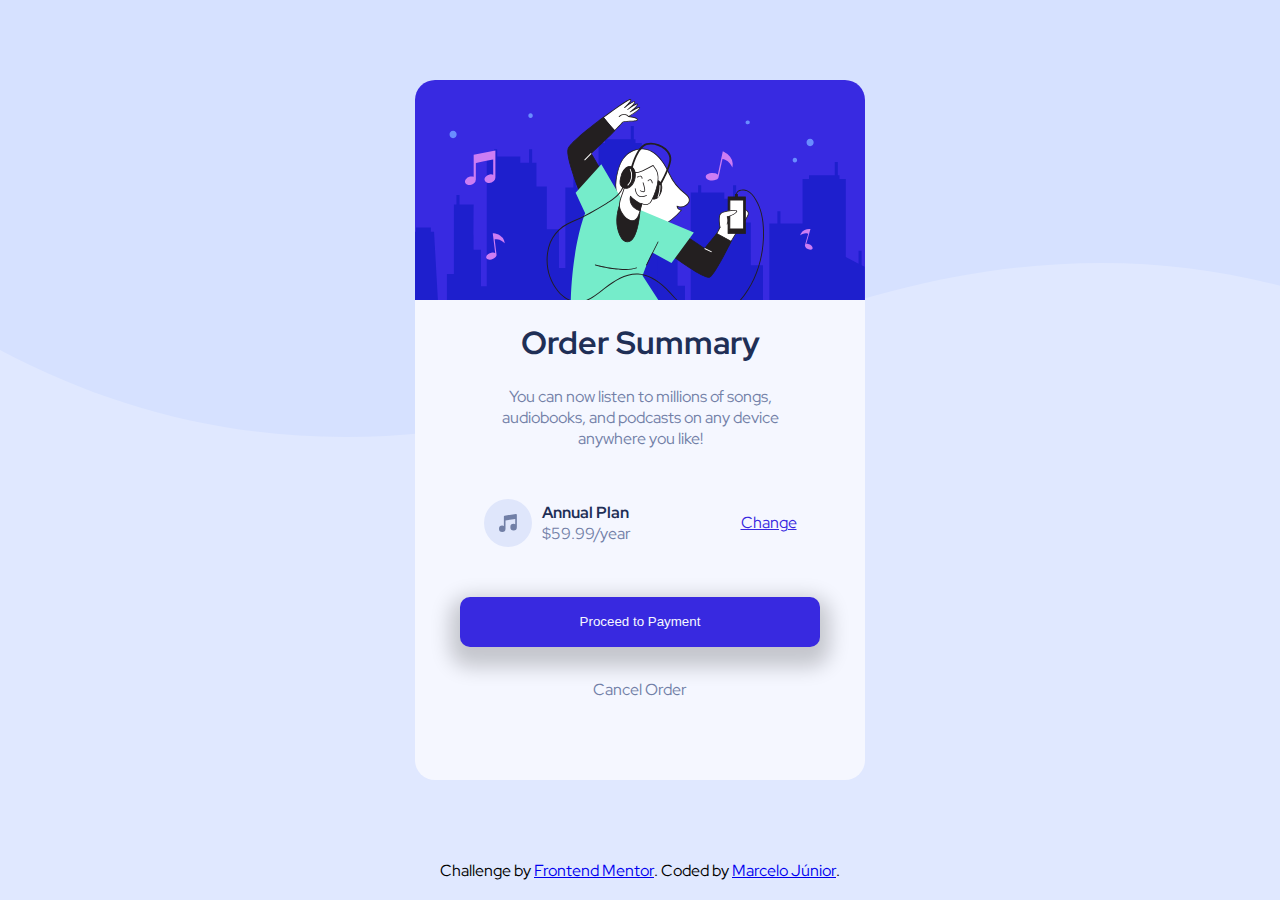
==== index.html @ 6d68b951 "new commit" ====
<!DOCTYPE html>
<html lang="en">
<head>
  <meta charset="UTF-8">
  <meta name="viewport" content="1440px"> <!-- displays site properly based on user's device -->

  <link rel="icon" type="image/png" sizes="32x32" href="./images/favicon-32x32.png">
  <link rel="stylesheet" type="text/css" href="stylesheet.css" media="screen" />
  <link href="https://fonts.googleapis.com/css2?family=Red+Hat+Display:wght@500;700;800&display=swap" rel="stylesheet"> 
  
  <title>Frontend Mentor | Order summary card</title>
</head>
<body>
    <div class="flexbox">
      <img src="images/illustration-hero.svg" class="image1">
      <div class="flexbox1">
        <h1>Order Summary</h1>
      
        <p>You can now listen to millions of songs, audiobooks, and podcasts on any
        device anywhere you like!</p>
        </div>
        <div class="flexbox2">
          <img src="images/icon-music.svg" class="imageSmall">
          <div class="flexbox3">
            <h4>Annual Plan</h4>
            <p>$59.99/year</p>
          </div>
          <a href="#" class="change">Change</a>
        </div>
        <button class="payment">Proceed to Payment</button>
        <a class="order">Cancel Order</a>
      </div>
  <div class="attribution">
    Challenge by <a href="https://www.frontendmentor.io?ref=challenge" target="_blank">Frontend Mentor</a>. 
    Coded by <a href="#">Marcelo Júnior</a>.
  </div>
</body>
</html>
---- stylesheet.css ----
.attribution{
    font-family: 'Red Hat Display', sans-serif; 
}

body{
    background-image: url(images/pattern-background-desktop.svg);
    background-repeat: no-repeat;
    background-color: hsl(225, 100%, 94%);
    width: auto;
    height: auto;
    margin: 0;
    display: flex;
    flex-direction: column;
    align-items: center;
    /**padding-left: calc(1440px/2 - 450px/2);**/
}

h1{
    color: hsl(223, 47%, 23%);
}

p{
    color: hsl(224, 23%, 55%);
    max-width: 67%;
    margin: 0;
}

h4{
    margin: 0;
    color: hsl(223, 47%, 23%);;
}

.order{
    color: hsl(224, 23%, 55%);
    margin-top: 2em;
}

.change{
    color: hsl(245, 75%, 52%);
    text-decoration: underline hsl(245, 75%, 52%);
}

.flexbox{
    display: flex;
    flex-direction: column;
    align-items: center;
    font-family: 'Red Hat Display', sans-serif;
    max-width: 450px;
    height: 700px;
    background-color: hsl(225, 100%, 98%);
    border-radius: 20px;
    margin-top: 5em;
    margin-bottom: 5em;
}

.flexbox1{
    display: flex;
    flex-direction: column;
    align-items: center;
    text-align: center;
}

.image1{
    border-top-left-radius: 20px;
    border-top-right-radius: 20px;
}

.flexbox2{
    display: flex;
    flex-direction: row;
    justify-content: center;
    align-items: center;
    padding-top: 50px;
    padding-bottom: 50px;
}

.flexbox3{
    display: flex;
    flex-direction: column;
    margin-right: 110px;
    margin-left: 10px;
    color: hsl(224, 23%, 55%);
    
}

.payment{
    background-color: hsl(245, 75%, 52%);
    color: hsl(225, 100%, 98%);
    width: 80%;
    height: 50px;
    border-radius: 10px;
    border: 0;
    box-shadow: 0px 10px 20px 10px rgba(0, 0, 0, 0.2);
}
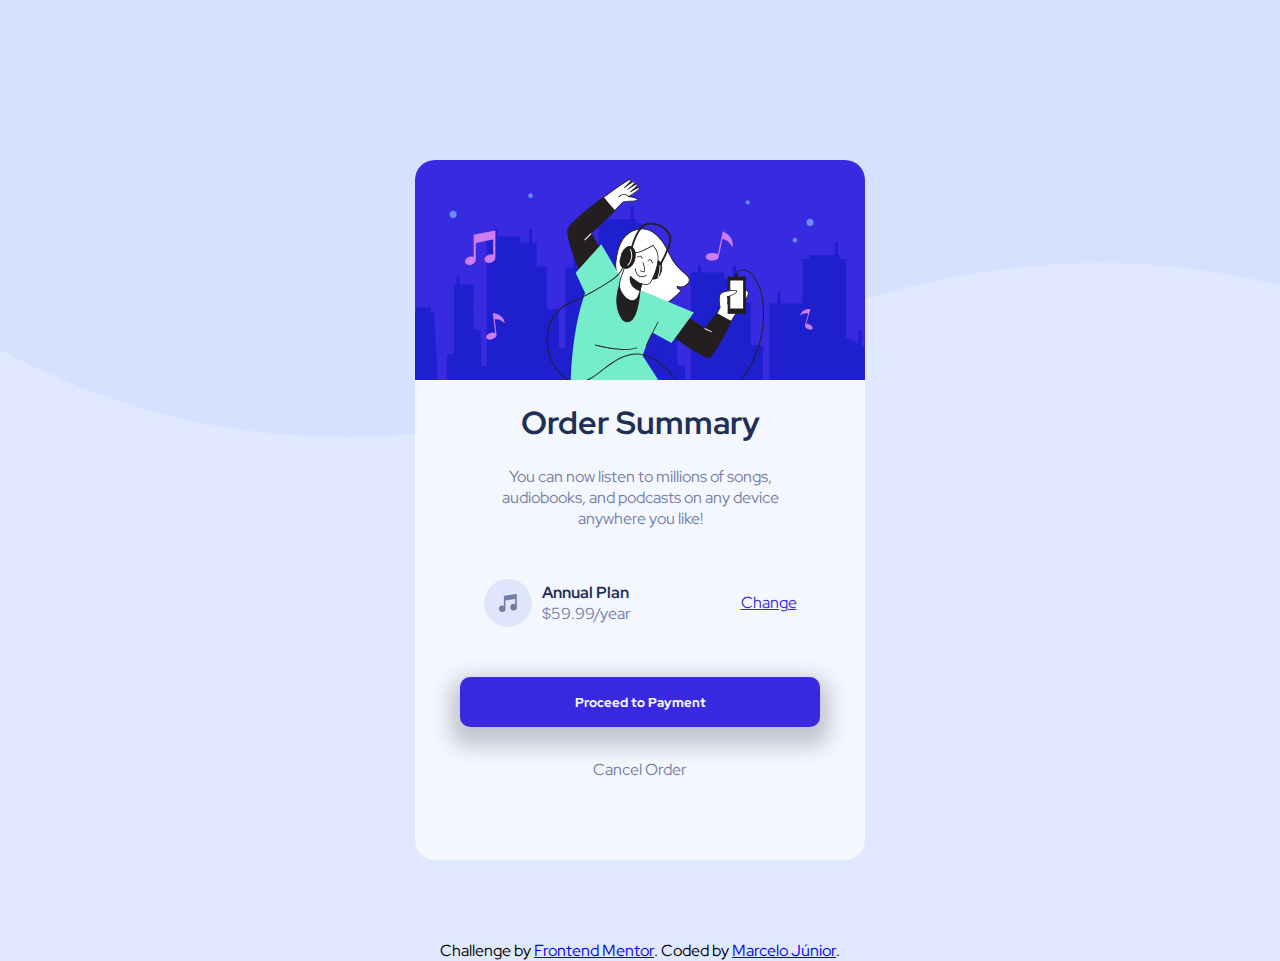
==== commit 957cf8f1: "new readme" ====
--- a/index.html
+++ b/index.html
@@ -2,7 +2,7 @@
 <html lang="en">
 <head>
   <meta charset="UTF-8">
-  <meta name="viewport" content="1440px"> <!-- displays site properly based on user's device -->
+  <meta name="viewport" content="width=device-width, initial-scale=1.0"> <!-- displays site properly based on user's device -->
 
   <link rel="icon" type="image/png" sizes="32x32" href="./images/favicon-32x32.png">
   <link rel="stylesheet" type="text/css" href="stylesheet.css" media="screen" />
--- a/stylesheet.css
+++ b/stylesheet.css
@@ -50,7 +50,7 @@
     height: 700px;
     background-color: hsl(225, 100%, 98%);
     border-radius: 20px;
-    margin-top: 5em;
+    margin-top: 10em;
     margin-bottom: 5em;
 }
 
@@ -92,4 +92,6 @@
     border-radius: 10px;
     border: 0;
     box-shadow: 0px 10px 20px 10px rgba(0, 0, 0, 0.2);
+    font-family: 'Red Hat Display', sans-serif;
+    font-weight: 800;
 }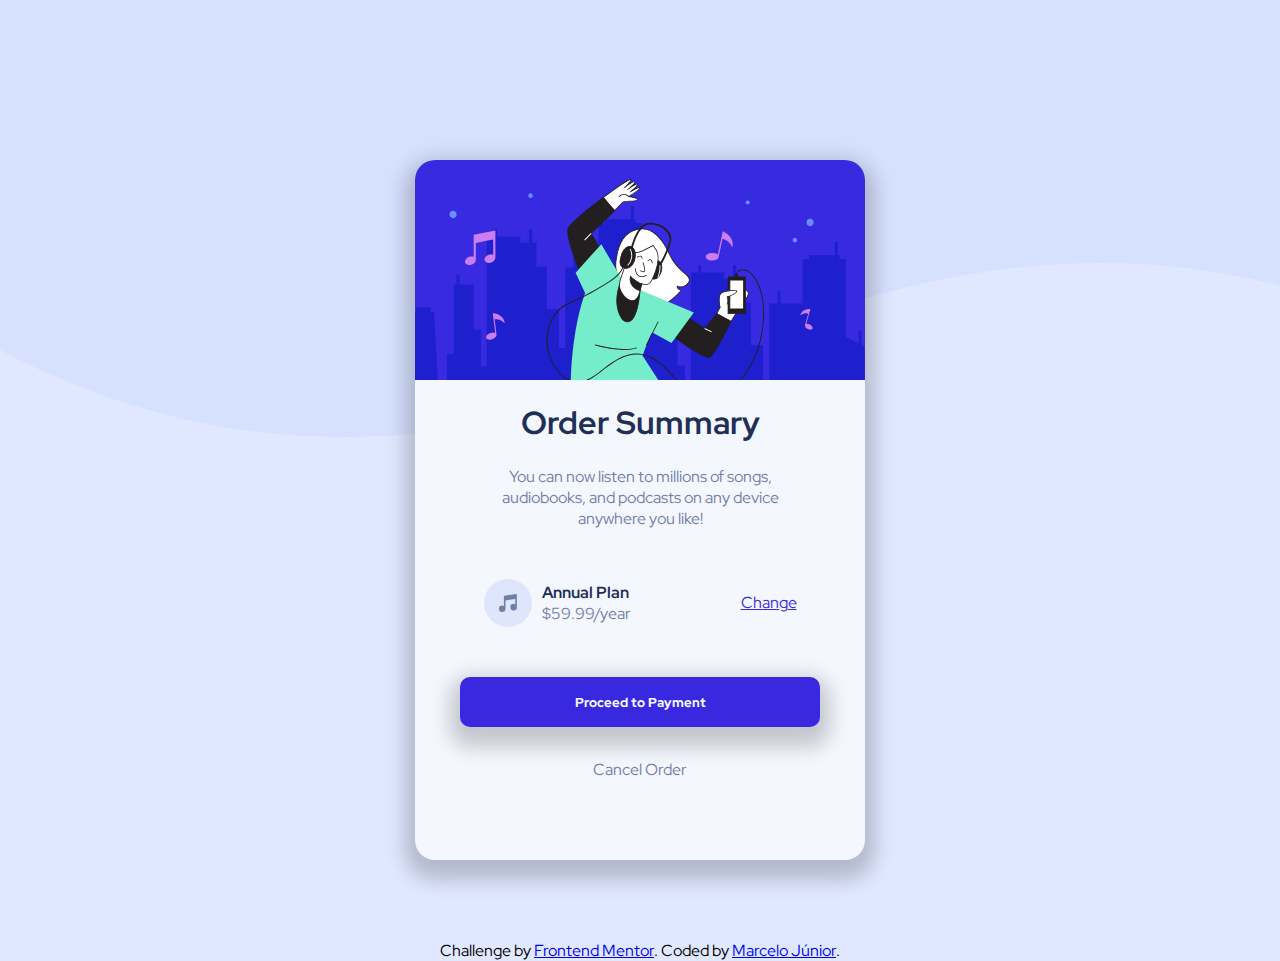
==== commit c55d2fb4: "some accessibility cahnges" ====
--- a/index.html
+++ b/index.html
@@ -10,9 +10,9 @@
   
   <title>Frontend Mentor | Order summary card</title>
 </head>
-<body>
+<body alt="order sumary for a annual plan of music, podcasts and audiobooks">
     <div class="flexbox">
-      <img src="images/illustration-hero.svg" class="image1">
+      <img src="images/illustration-hero.svg" class="image1" alt="draw of a girl with headphones enjoying and listening to music">
       <div class="flexbox1">
         <h1>Order Summary</h1>
       
@@ -20,19 +20,19 @@
         device anywhere you like!</p>
         </div>
         <div class="flexbox2">
-          <img src="images/icon-music.svg" class="imageSmall">
+          <img src="images/icon-music.svg" class="imageSmall" alt="a song note">
           <div class="flexbox3">
             <h4>Annual Plan</h4>
-            <p>$59.99/year</p>
+            <p alt="price of the plan">$59.99/year</p>
           </div>
-          <a href="#" class="change">Change</a>
+          <a href="#" class="change" alt="change the kind of the plan">Change</a>
         </div>
-        <button class="payment">Proceed to Payment</button>
-        <a class="order">Cancel Order</a>
+        <button class="payment" alt="click here to proceed to the payment">Proceed to Payment</button>
+        <a class="order" alt="click here to cancel the order">Cancel Order</a>
       </div>
   <div class="attribution">
     Challenge by <a href="https://www.frontendmentor.io?ref=challenge" target="_blank">Frontend Mentor</a>. 
-    Coded by <a href="#">Marcelo Júnior</a>.
+    Coded by <a href="https://github.com/marcelo-jrs">Marcelo Júnior</a>.
   </div>
 </body>
 </html>--- a/stylesheet.css
+++ b/stylesheet.css
@@ -13,6 +13,7 @@
     display: flex;
     flex-direction: column;
     align-items: center;
+    min-height: 100vh;
     /**padding-left: calc(1440px/2 - 450px/2);**/
 }
 
@@ -24,11 +25,11 @@
     color: hsl(224, 23%, 55%);
     max-width: 67%;
     margin: 0;
-}
+} 
 
 h4{
     margin: 0;
-    color: hsl(223, 47%, 23%);;
+    color: hsl(223, 47%, 23%);
 }
 
 .order{
@@ -36,9 +37,18 @@
     margin-top: 2em;
 }
 
+.order:hover {
+    color: hsl(223, 47%, 23%);
+}
+
 .change{
     color: hsl(245, 75%, 52%);
     text-decoration: underline hsl(245, 75%, 52%);
+}
+
+.change:hover{
+    color: hsl(245, 66%, 58%);
+    text-decoration: none;
 }
 
 .flexbox{
@@ -52,6 +62,8 @@
     border-radius: 20px;
     margin-top: 10em;
     margin-bottom: 5em;
+    box-shadow: 0px 10px 20px 10px rgba(0, 0, 0, 0.2);
+    width: 100%;
 }
 
 .flexbox1{
@@ -94,4 +106,8 @@
     box-shadow: 0px 10px 20px 10px rgba(0, 0, 0, 0.2);
     font-family: 'Red Hat Display', sans-serif;
     font-weight: 800;
+}
+
+.payment:hover{
+    background-color:hsl(245, 66%, 58%);
 }